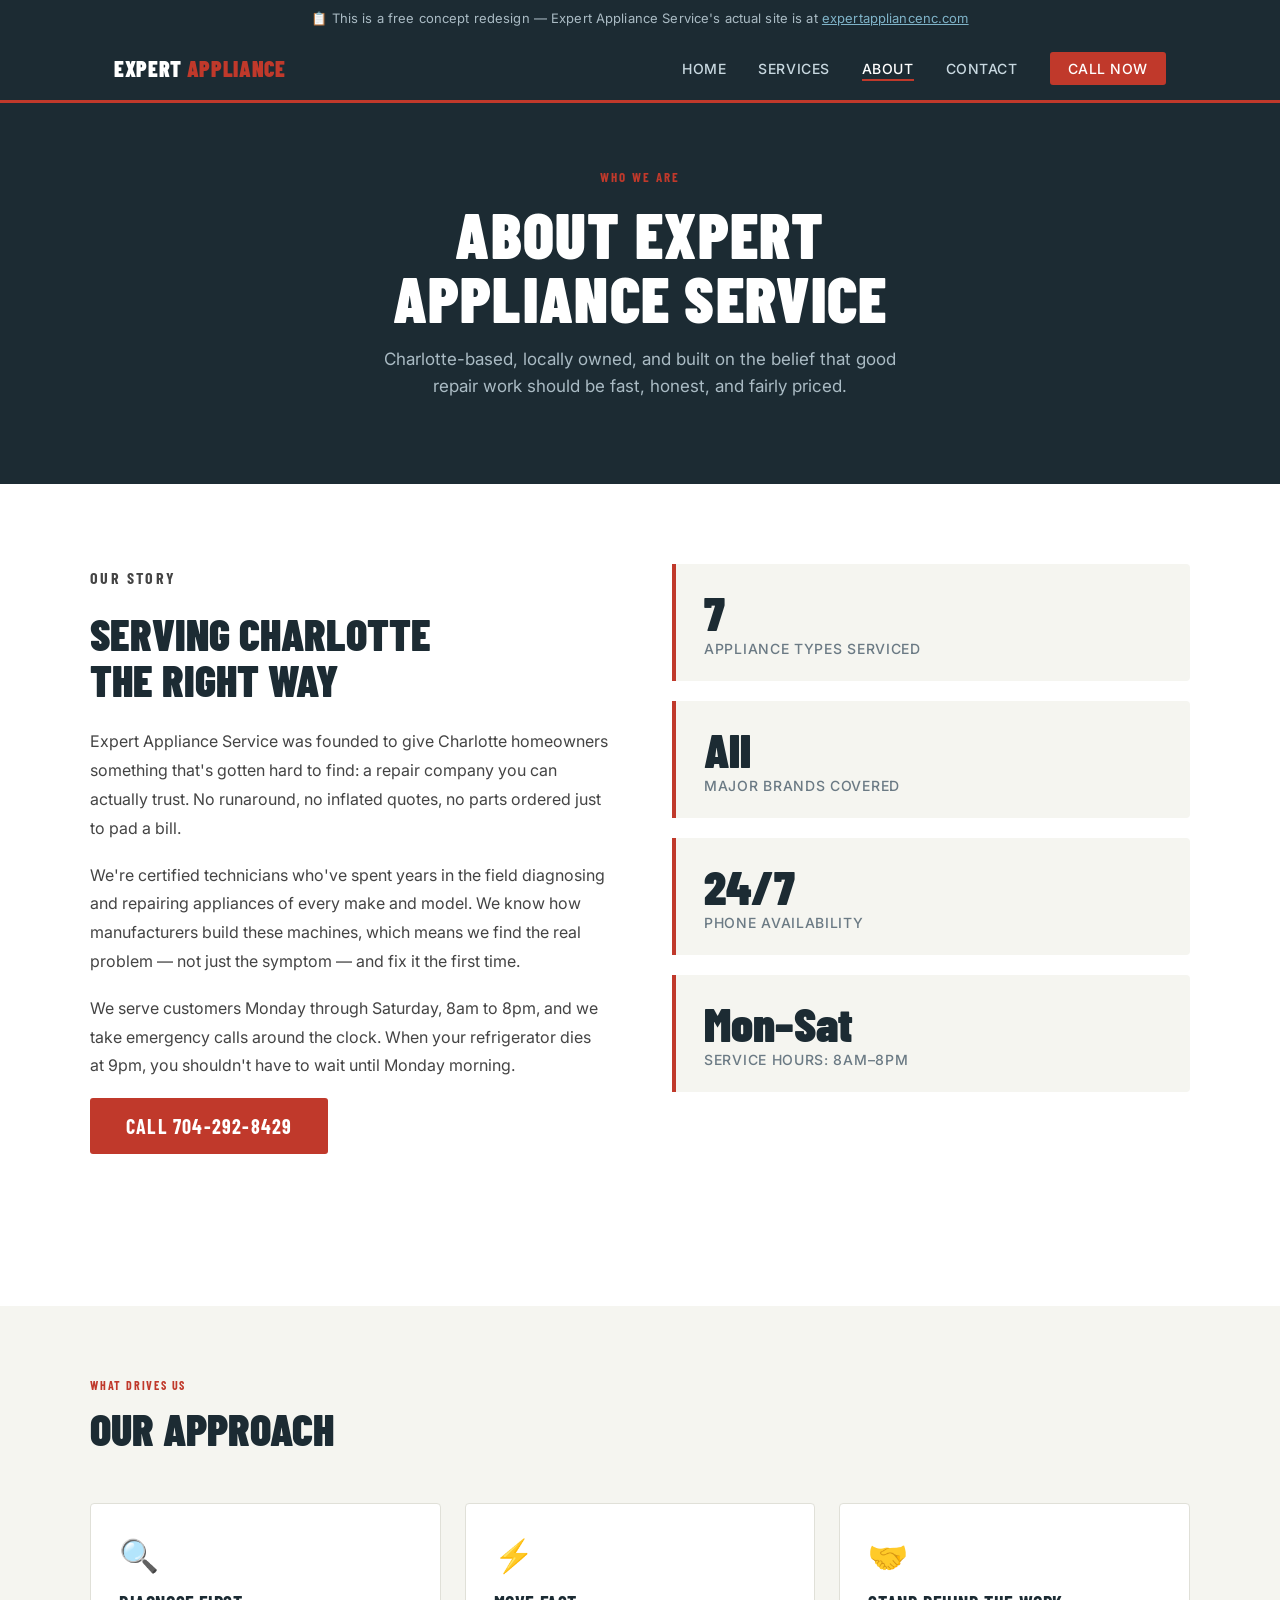
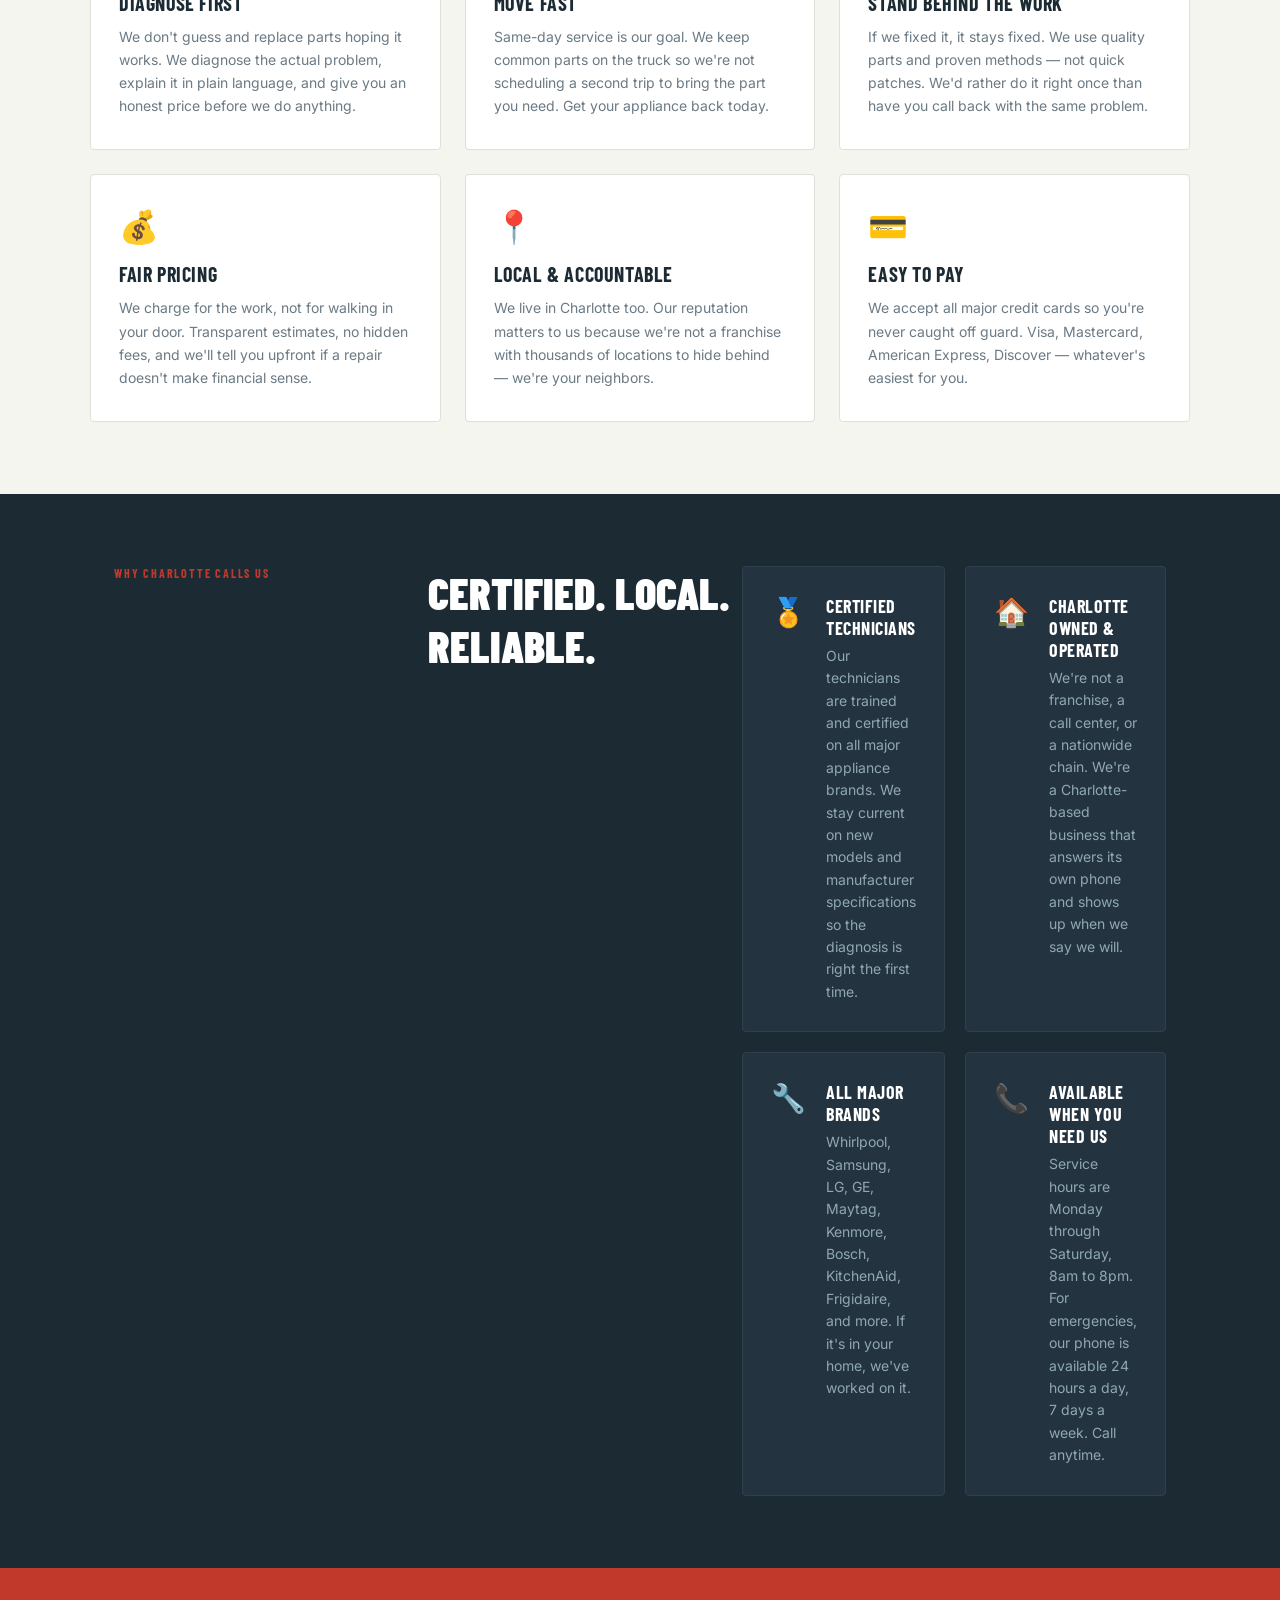
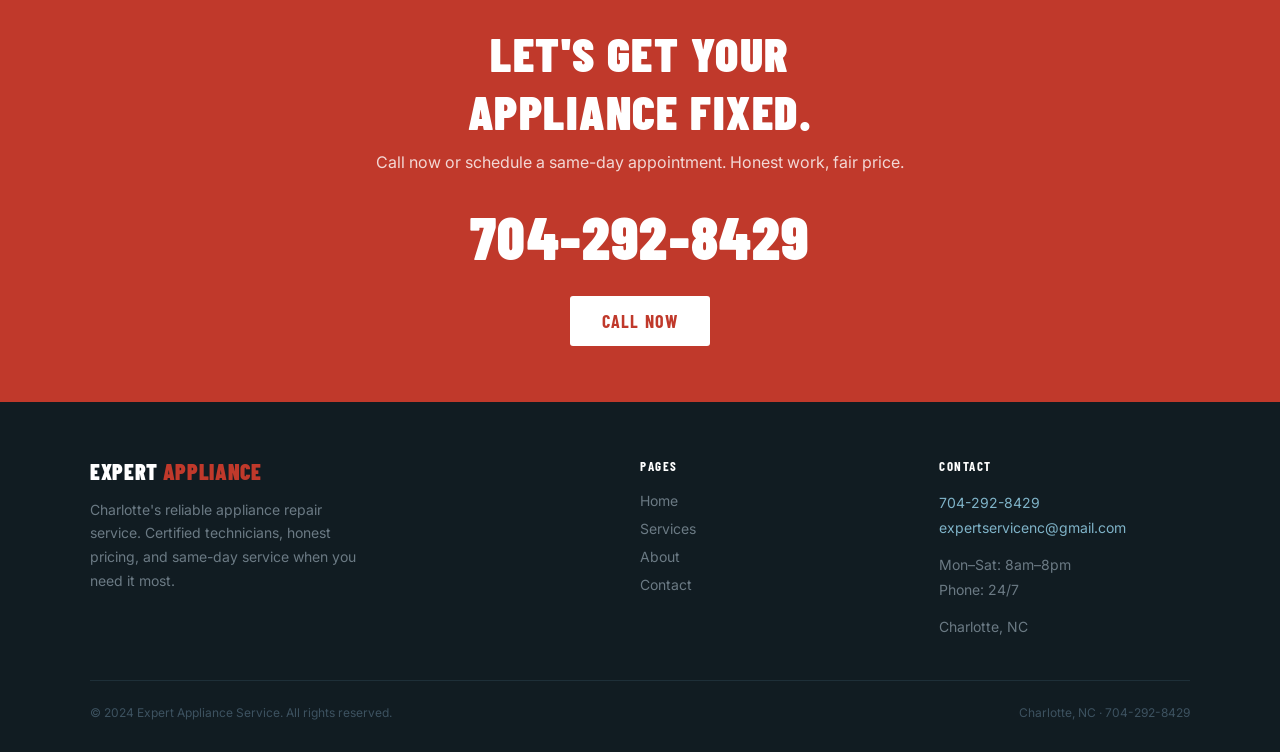
==== about.html @ e218d5a4 "feat: initial Expert Appliance concept site" ====
<!DOCTYPE html>
<html lang="en">
<head>
  <meta charset="UTF-8">
  <meta name="viewport" content="width=device-width, initial-scale=1.0">
  <title>About Us — Expert Appliance Service Charlotte NC</title>
  <meta name="description" content="Charlotte-based appliance repair company. Certified technicians, honest pricing, all major brands. Call 704-292-8429.">
  <link rel="preconnect" href="https://fonts.googleapis.com">
  <link rel="preconnect" href="https://fonts.gstatic.com" crossorigin>
  <link href="https://fonts.googleapis.com/css2?family=Barlow+Condensed:wght@700;900&family=Inter:wght@400;500&display=swap" rel="stylesheet">
  <link rel="stylesheet" href="css/styles.css">
</head>
<body>

  <div class="concept-banner">
    📋 This is a free concept redesign — Expert Appliance Service's actual site is at <a href="https://expertappliancenc.com" target="_blank" rel="noopener">expertappliancenc.com</a>
  </div>

  <nav>
    <div class="nav-inner">
      <a href="index.html" class="nav-logo">Expert <span>Appliance</span></a>
      <ul class="nav-links">
        <li><a href="index.html">Home</a></li>
        <li><a href="services.html">Services</a></li>
        <li><a href="about.html" class="active">About</a></li>
        <li><a href="contact.html">Contact</a></li>
        <li><a href="tel:7042928429" class="nav-cta">Call Now</a></li>
      </ul>
      <button class="hamburger" id="hamburger" aria-label="Open menu">
        <span></span><span></span><span></span>
      </button>
    </div>
    <div class="mobile-menu" id="mobileMenu">
      <ul>
        <li><a href="index.html">Home</a></li>
        <li><a href="services.html">Services</a></li>
        <li><a href="about.html" class="active">About</a></li>
        <li><a href="contact.html">Contact</a></li>
        <li><a href="tel:7042928429">📞 Call 704-292-8429</a></li>
      </ul>
    </div>
  </nav>

  <div class="page-hero">
    <p class="eyebrow">Who We Are</p>
    <h1>About Expert<br>Appliance Service</h1>
    <p>Charlotte-based, locally owned, and built on the belief that good repair work should be fast, honest, and fairly priced.</p>
  </div>

  <section class="about-section">
    <div class="about-inner">
      <div class="about-lead">
        <div class="about-lead-text">
          <p class="section-label">Our Story</p>
          <h2>Serving Charlotte<br>the Right Way</h2>
          <p>Expert Appliance Service was founded to give Charlotte homeowners something that's gotten hard to find: a repair company you can actually trust. No runaround, no inflated quotes, no parts ordered just to pad a bill.</p>
          <p>We're certified technicians who've spent years in the field diagnosing and repairing appliances of every make and model. We know how manufacturers build these machines, which means we find the real problem — not just the symptom — and fix it the first time.</p>
          <p>We serve customers Monday through Saturday, 8am to 8pm, and we take emergency calls around the clock. When your refrigerator dies at 9pm, you shouldn't have to wait until Monday morning.</p>
          <a href="tel:7042928429" class="btn-primary">Call 704-292-8429</a>
        </div>
        <div class="about-stats">
          <div class="stat-card">
            <div class="stat-num">7</div>
            <div class="stat-label">Appliance Types Serviced</div>
          </div>
          <div class="stat-card">
            <div class="stat-num">All</div>
            <div class="stat-label">Major Brands Covered</div>
          </div>
          <div class="stat-card">
            <div class="stat-num">24/7</div>
            <div class="stat-label">Phone Availability</div>
          </div>
          <div class="stat-card">
            <div class="stat-num">Mon–Sat</div>
            <div class="stat-label">Service Hours: 8am–8pm</div>
          </div>
        </div>
      </div>
    </div>
  </section>

  <section class="values-section">
    <div class="values-inner">
      <p class="section-label">What Drives Us</p>
      <h2>Our Approach</h2>
      <div class="values-grid">
        <div class="value-card">
          <div class="v-icon">🔍</div>
          <h3>Diagnose First</h3>
          <p>We don't guess and replace parts hoping it works. We diagnose the actual problem, explain it in plain language, and give you an honest price before we do anything.</p>
        </div>
        <div class="value-card">
          <div class="v-icon">⚡</div>
          <h3>Move Fast</h3>
          <p>Same-day service is our goal. We keep common parts on the truck so we're not scheduling a second trip to bring the part you need. Get your appliance back today.</p>
        </div>
        <div class="value-card">
          <div class="v-icon">🤝</div>
          <h3>Stand Behind the Work</h3>
          <p>If we fixed it, it stays fixed. We use quality parts and proven methods — not quick patches. We'd rather do it right once than have you call back with the same problem.</p>
        </div>
        <div class="value-card">
          <div class="v-icon">💰</div>
          <h3>Fair Pricing</h3>
          <p>We charge for the work, not for walking in your door. Transparent estimates, no hidden fees, and we'll tell you upfront if a repair doesn't make financial sense.</p>
        </div>
        <div class="value-card">
          <div class="v-icon">📍</div>
          <h3>Local &amp; Accountable</h3>
          <p>We live in Charlotte too. Our reputation matters to us because we're not a franchise with thousands of locations to hide behind — we're your neighbors.</p>
        </div>
        <div class="value-card">
          <div class="v-icon">💳</div>
          <h3>Easy to Pay</h3>
          <p>We accept all major credit cards so you're never caught off guard. Visa, Mastercard, American Express, Discover — whatever's easiest for you.</p>
        </div>
      </div>
    </div>
  </section>

  <section class="trust-section">
    <div class="trust-inner">
      <p class="section-label">Why Charlotte Calls Us</p>
      <h2>Certified. Local. Reliable.</h2>
      <div class="trust-grid">
        <div class="trust-card">
          <div class="t-icon">🏅</div>
          <div>
            <h3>Certified Technicians</h3>
            <p>Our technicians are trained and certified on all major appliance brands. We stay current on new models and manufacturer specifications so the diagnosis is right the first time.</p>
          </div>
        </div>
        <div class="trust-card">
          <div class="t-icon">🏠</div>
          <div>
            <h3>Charlotte Owned &amp; Operated</h3>
            <p>We're not a franchise, a call center, or a nationwide chain. We're a Charlotte-based business that answers its own phone and shows up when we say we will.</p>
          </div>
        </div>
        <div class="trust-card">
          <div class="t-icon">🔧</div>
          <div>
            <h3>All Major Brands</h3>
            <p>Whirlpool, Samsung, LG, GE, Maytag, Kenmore, Bosch, KitchenAid, Frigidaire, and more. If it's in your home, we've worked on it.</p>
          </div>
        </div>
        <div class="trust-card">
          <div class="t-icon">📞</div>
          <div>
            <h3>Available When You Need Us</h3>
            <p>Service hours are Monday through Saturday, 8am to 8pm. For emergencies, our phone is available 24 hours a day, 7 days a week. Call anytime.</p>
          </div>
        </div>
      </div>
    </div>
  </section>

  <div class="cta-strip">
    <h2>Let's Get Your<br>Appliance Fixed.</h2>
    <p>Call now or schedule a same-day appointment. Honest work, fair price.</p>
    <a href="tel:7042928429" class="phone-link">704-292-8429</a>
    <a href="tel:7042928429" class="btn-white">Call Now</a>
  </div>

  <footer>
    <div class="footer-inner">
      <div class="footer-grid">
        <div class="footer-brand">
          <a href="index.html" class="nav-logo">Expert <span>Appliance</span></a>
          <p>Charlotte's reliable appliance repair service. Certified technicians, honest pricing, and same-day service when you need it most.</p>
        </div>
        <div>
          <h4>Pages</h4>
          <ul>
            <li><a href="index.html">Home</a></li>
            <li><a href="services.html">Services</a></li>
            <li><a href="about.html">About</a></li>
            <li><a href="contact.html">Contact</a></li>
          </ul>
        </div>
        <div class="footer-info">
          <h4>Contact</h4>
          <p><a href="tel:7042928429">704-292-8429</a></p>
          <p><a href="mailto:expertservicenc@gmail.com">expertservicenc@gmail.com</a></p>
          <p style="margin-top:12px;">Mon–Sat: 8am–8pm<br>Phone: 24/7</p>
          <p style="margin-top:12px;">Charlotte, NC</p>
        </div>
      </div>
      <hr class="footer-divider">
      <div class="footer-bottom">
        <span>© 2024 Expert Appliance Service. All rights reserved.</span>
        <span>Charlotte, NC · <a href="tel:7042928429">704-292-8429</a></span>
      </div>
    </div>
  </footer>

  <script src="main.js"></script>
</body>
</html>
---- css/styles.css ----
/* ── RESET & VARIABLES ── */
*, *::before, *::after { box-sizing: border-box; margin: 0; padding: 0; }

:root {
  --charcoal: #1c2b33;
  --charcoal-light: #243340;
  --red: #c0392b;
  --red-dark: #a93226;
  --offwhite: #f5f5f0;
  --text: #222;
  --muted: #6b7a84;
}

html { scroll-behavior: smooth; }

body {
  font-family: 'Inter', sans-serif;
  font-size: 16px;
  color: var(--text);
  background: #fff;
}

/* ── CONCEPT BANNER ── */
.concept-banner {
  background: var(--charcoal);
  color: #aabbc4;
  text-align: center;
  padding: 10px 20px;
  font-size: 13px;
  letter-spacing: 0.01em;
}
.concept-banner a { color: #7fb3c8; text-decoration: underline; }

/* ── NAV ── */
nav {
  background: var(--charcoal);
  position: sticky;
  top: 0;
  z-index: 100;
  border-bottom: 3px solid var(--red);
}
.nav-inner {
  max-width: 1100px;
  margin: 0 auto;
  padding: 0 24px;
  display: flex;
  align-items: center;
  justify-content: space-between;
  height: 64px;
}
.nav-logo {
  font-family: 'Barlow Condensed', sans-serif;
  font-weight: 900;
  font-size: 22px;
  color: #fff;
  text-decoration: none;
  letter-spacing: 0.03em;
  text-transform: uppercase;
}
.nav-logo span { color: var(--red); }
.nav-links { display: flex; gap: 32px; list-style: none; }
.nav-links a {
  color: #c8d8e0;
  text-decoration: none;
  font-size: 14px;
  font-weight: 500;
  letter-spacing: 0.04em;
  text-transform: uppercase;
  transition: color 0.15s;
  padding-bottom: 2px;
  border-bottom: 2px solid transparent;
}
.nav-links a:hover { color: #fff; }
.nav-links a.active { color: #fff; border-bottom-color: var(--red); }
.nav-cta {
  background: var(--red);
  color: #fff !important;
  padding: 8px 18px !important;
  border-radius: 3px;
  border-bottom: none !important;
  transition: background 0.15s !important;
}
.nav-cta:hover { background: var(--red-dark) !important; color: #fff !important; }

.hamburger {
  display: none;
  flex-direction: column;
  gap: 5px;
  cursor: pointer;
  padding: 4px;
  background: none;
  border: none;
}
.hamburger span {
  display: block;
  width: 26px;
  height: 2px;
  background: #fff;
  transition: all 0.25s;
}
.mobile-menu {
  display: none;
  background: var(--charcoal-light);
  border-top: 1px solid #2e404c;
}
.mobile-menu.open { display: block; }
.mobile-menu ul { list-style: none; padding: 12px 0; }
.mobile-menu ul li a {
  display: block;
  padding: 14px 24px;
  color: #c8d8e0;
  text-decoration: none;
  font-size: 15px;
  font-weight: 500;
  letter-spacing: 0.03em;
  text-transform: uppercase;
  border-bottom: 1px solid #2e404c;
}
.mobile-menu ul li:last-child a { border-bottom: none; }
.mobile-menu ul li a.active { color: #fff; }
.mobile-menu ul li a:hover { background: #2e404c; color: #fff; }

/* ── SHARED SECTION UTILITIES ── */
section { padding: 72px 24px; }
.section-inner { max-width: 1100px; margin: 0 auto; }
.section-label {
  font-family: 'Barlow Condensed', sans-serif;
  font-weight: 700;
  font-size: 12px;
  letter-spacing: 0.15em;
  text-transform: uppercase;
  color: var(--red);
  margin-bottom: 10px;
}
.section-title {
  font-family: 'Barlow Condensed', sans-serif;
  font-weight: 900;
  font-size: clamp(30px, 4vw, 46px);
  text-transform: uppercase;
  color: var(--charcoal);
  line-height: 1.05;
  margin-bottom: 16px;
}
.section-sub {
  font-size: 16px;
  color: var(--muted);
  line-height: 1.6;
  margin-bottom: 48px;
  max-width: 560px;
}

/* ── BUTTONS ── */
.btn-primary {
  display: inline-block;
  background: var(--red);
  color: #fff;
  font-family: 'Barlow Condensed', sans-serif;
  font-weight: 700;
  font-size: 20px;
  letter-spacing: 0.06em;
  text-transform: uppercase;
  padding: 16px 36px;
  text-decoration: none;
  border-radius: 3px;
  transition: background 0.15s, transform 0.1s;
}
.btn-primary:hover { background: var(--red-dark); transform: translateY(-1px); }

.btn-white {
  display: inline-block;
  background: #fff;
  color: var(--red);
  font-family: 'Barlow Condensed', sans-serif;
  font-weight: 700;
  font-size: 18px;
  letter-spacing: 0.06em;
  text-transform: uppercase;
  padding: 14px 32px;
  text-decoration: none;
  border-radius: 3px;
  transition: background 0.15s, transform 0.1s;
}
.btn-white:hover { background: var(--offwhite); transform: translateY(-1px); }

/* ── CTA STRIP ── */
.cta-strip {
  background: var(--red);
  padding: 56px 24px;
  text-align: center;
}
.cta-strip h2 {
  font-family: 'Barlow Condensed', sans-serif;
  font-weight: 900;
  font-size: clamp(28px, 4vw, 48px);
  text-transform: uppercase;
  color: #fff;
  letter-spacing: 0.03em;
  margin-bottom: 12px;
}
.cta-strip p { color: rgba(255,255,255,0.8); font-size: 16px; margin-bottom: 28px; }
.cta-strip a.phone-link {
  font-family: 'Barlow Condensed', sans-serif;
  font-weight: 900;
  font-size: clamp(36px, 5vw, 60px);
  color: #fff;
  text-decoration: none;
  display: block;
  letter-spacing: 0.02em;
  margin-bottom: 24px;
  transition: opacity 0.15s;
}
.cta-strip a.phone-link:hover { opacity: 0.85; }

/* ── FOOTER ── */
footer {
  background: #111c22;
  color: #8fa8b4;
  padding: 56px 24px 32px;
}
.footer-inner { max-width: 1100px; margin: 0 auto; }
.footer-grid {
  display: grid;
  grid-template-columns: 2fr 1fr 1fr;
  gap: 48px;
  margin-bottom: 40px;
}
.footer-brand .nav-logo { display: inline-block; margin-bottom: 14px; }
.footer-brand p { font-size: 14px; line-height: 1.7; color: #6b7a84; max-width: 280px; }
footer h4 {
  font-family: 'Barlow Condensed', sans-serif;
  font-weight: 700;
  font-size: 13px;
  letter-spacing: 0.12em;
  text-transform: uppercase;
  color: #fff;
  margin-bottom: 16px;
}
footer ul { list-style: none; }
footer ul li { margin-bottom: 8px; }
footer ul li a { color: #6b7a84; text-decoration: none; font-size: 14px; transition: color 0.15s; }
footer ul li a:hover { color: #c8d8e0; }
.footer-info p { font-size: 14px; line-height: 1.8; color: #6b7a84; }
.footer-info a { color: #7fb3c8; text-decoration: none; }
.footer-divider { border: none; border-top: 1px solid #1e2f38; margin-bottom: 24px; }
.footer-bottom {
  display: flex;
  justify-content: space-between;
  align-items: center;
  font-size: 12px;
  color: #3d5260;
}
.footer-bottom a { color: #3d5260; text-decoration: none; }

/* ── PAGE HERO (services, about, contact) ── */
.page-hero {
  background: var(--charcoal);
  padding: 64px 24px 56px;
  text-align: center;
}
.page-hero .eyebrow {
  font-family: 'Barlow Condensed', sans-serif;
  font-weight: 700;
  font-size: 13px;
  letter-spacing: 0.15em;
  text-transform: uppercase;
  color: var(--red);
  margin-bottom: 14px;
}
.page-hero h1 {
  font-family: 'Barlow Condensed', sans-serif;
  font-weight: 900;
  font-size: clamp(38px, 5vw, 64px);
  text-transform: uppercase;
  color: #fff;
  letter-spacing: 0.02em;
  line-height: 1.0;
  margin-bottom: 16px;
}
.page-hero p {
  font-size: 17px;
  color: #aabbc4;
  max-width: 560px;
  margin: 0 auto 28px;
  line-height: 1.6;
}

/* ─────────────────────────────────────────
   INDEX PAGE
───────────────────────────────────────── */
.hero {
  background: var(--charcoal);
  padding: 80px 24px;
}
.hero-inner {
  max-width: 1100px;
  margin: 0 auto;
  display: flex;
  align-items: center;
  justify-content: space-between;
  gap: 48px;
}
.hero-content { flex: 1; }
.hero-eyebrow {
  font-family: 'Barlow Condensed', sans-serif;
  font-weight: 700;
  font-size: 13px;
  letter-spacing: 0.15em;
  text-transform: uppercase;
  color: var(--red);
  margin-bottom: 16px;
}
.hero h1 {
  font-family: 'Barlow Condensed', sans-serif;
  font-weight: 900;
  font-size: clamp(40px, 5vw, 64px);
  line-height: 1.0;
  color: #fff;
  text-transform: uppercase;
  letter-spacing: 0.02em;
  margin-bottom: 20px;
}
.hero h1 span { color: var(--red); }
.hero-sub {
  font-size: 17px;
  color: #aabbc4;
  line-height: 1.6;
  margin-bottom: 36px;
  max-width: 480px;
}
.hero-phone {
  font-family: 'Barlow Condensed', sans-serif;
  font-weight: 900;
  font-size: clamp(56px, 8vw, 120px);
  color: var(--red);
  line-height: 1;
  white-space: nowrap;
  text-decoration: none;
  letter-spacing: -0.01em;
  display: block;
  transition: color 0.15s;
}
.hero-phone:hover { color: #e04535; }
.hero-phone-label {
  font-family: 'Inter', sans-serif;
  font-size: 12px;
  font-weight: 500;
  color: #6b7a84;
  letter-spacing: 0.1em;
  text-transform: uppercase;
  margin-bottom: 8px;
}

.trust-bar {
  background: var(--offwhite);
  border-bottom: 3px solid #e0e0d8;
}
.trust-inner {
  max-width: 1100px;
  margin: 0 auto;
  padding: 0 24px;
  display: grid;
  grid-template-columns: repeat(3, 1fr);
}
.trust-item {
  display: flex;
  align-items: center;
  gap: 12px;
  padding: 22px 24px;
  font-weight: 500;
  font-size: 15px;
  color: var(--charcoal);
  border-right: 1px solid #deded4;
}
.trust-item:last-child { border-right: none; }
.trust-item .icon { font-size: 22px; }

.services-grid {
  display: grid;
  grid-template-columns: repeat(auto-fill, minmax(280px, 1fr));
  gap: 20px;
}
.service-card {
  background: var(--offwhite);
  border: 1px solid #e0e0d8;
  border-top: 4px solid transparent;
  border-radius: 4px;
  padding: 28px 24px;
  transition: transform 0.15s, border-top-color 0.15s, box-shadow 0.15s;
  cursor: default;
}
.service-card:hover {
  transform: translateY(-3px);
  border-top-color: var(--red);
  box-shadow: 0 6px 20px rgba(0,0,0,0.09);
}
.service-card .card-icon { font-size: 32px; margin-bottom: 14px; }
.service-card h3 {
  font-family: 'Barlow Condensed', sans-serif;
  font-weight: 700;
  font-size: 20px;
  text-transform: uppercase;
  color: var(--charcoal);
  letter-spacing: 0.03em;
  margin-bottom: 8px;
}
.service-card p { font-size: 14px; color: var(--muted); line-height: 1.55; }

.why-us { background: var(--charcoal); }
.why-grid {
  display: grid;
  grid-template-columns: repeat(3, 1fr);
  gap: 32px;
}
.why-item { text-align: center; padding: 16px; }
.why-item .why-icon { font-size: 36px; margin-bottom: 16px; }
.why-item h3 {
  font-family: 'Barlow Condensed', sans-serif;
  font-weight: 700;
  font-size: 22px;
  text-transform: uppercase;
  color: #fff;
  letter-spacing: 0.03em;
  margin-bottom: 10px;
}
.why-item p { font-size: 15px; color: #8fa8b4; line-height: 1.6; }

/* ─────────────────────────────────────────
   SERVICES PAGE
───────────────────────────────────────── */
.services-detail { padding: 72px 24px; }
.services-detail .inner { max-width: 1100px; margin: 0 auto; }

.service-block {
  display: grid;
  grid-template-columns: 1fr 2fr;
  gap: 40px;
  padding: 48px 0;
  border-bottom: 1px solid #e0e0d8;
  align-items: start;
}
.service-block:last-child { border-bottom: none; }
.service-block-left { position: sticky; top: 88px; }
.service-block-icon { font-size: 48px; margin-bottom: 16px; }
.service-block-left h2 {
  font-family: 'Barlow Condensed', sans-serif;
  font-weight: 900;
  font-size: 32px;
  text-transform: uppercase;
  color: var(--charcoal);
  letter-spacing: 0.03em;
  line-height: 1.05;
  margin-bottom: 12px;
}
.service-block-left .call-link {
  display: inline-block;
  background: var(--red);
  color: #fff;
  font-family: 'Barlow Condensed', sans-serif;
  font-weight: 700;
  font-size: 15px;
  letter-spacing: 0.06em;
  text-transform: uppercase;
  padding: 10px 20px;
  text-decoration: none;
  border-radius: 3px;
  margin-top: 16px;
  transition: background 0.15s;
}
.service-block-left .call-link:hover { background: var(--red-dark); }
.service-block-right p {
  font-size: 16px;
  line-height: 1.75;
  color: #444;
  margin-bottom: 20px;
}
.service-block-right h3 {
  font-family: 'Barlow Condensed', sans-serif;
  font-weight: 700;
  font-size: 14px;
  letter-spacing: 0.1em;
  text-transform: uppercase;
  color: var(--muted);
  margin-bottom: 12px;
  margin-top: 24px;
}
.symptom-list {
  list-style: none;
  display: grid;
  grid-template-columns: repeat(2, 1fr);
  gap: 8px 24px;
}
.symptom-list li {
  font-size: 14px;
  color: #555;
  padding-left: 20px;
  position: relative;
  line-height: 1.5;
}
.symptom-list li::before {
  content: '→';
  position: absolute;
  left: 0;
  color: var(--red);
  font-size: 12px;
}

/* ─────────────────────────────────────────
   ABOUT PAGE
───────────────────────────────────────── */
.about-section { padding: 80px 24px; }
.about-inner { max-width: 1100px; margin: 0 auto; }

.about-lead {
  display: grid;
  grid-template-columns: 1fr 1fr;
  gap: 64px;
  align-items: start;
  margin-bottom: 72px;
}
.about-lead-text h2 {
  font-family: 'Barlow Condensed', sans-serif;
  font-weight: 900;
  font-size: clamp(28px, 3.5vw, 44px);
  text-transform: uppercase;
  color: var(--charcoal);
  line-height: 1.05;
  margin-bottom: 24px;
}
.about-lead-text p {
  font-size: 16px;
  line-height: 1.8;
  color: #444;
  margin-bottom: 18px;
}
.about-stats { display: flex; flex-direction: column; gap: 20px; }
.stat-card {
  background: var(--offwhite);
  border-left: 4px solid var(--red);
  padding: 24px 28px;
  border-radius: 0 4px 4px 0;
}
.stat-card .stat-num {
  font-family: 'Barlow Condensed', sans-serif;
  font-weight: 900;
  font-size: 48px;
  color: var(--charcoal);
  line-height: 1;
  margin-bottom: 4px;
}
.stat-card .stat-label {
  font-size: 14px;
  font-weight: 500;
  color: var(--muted);
  text-transform: uppercase;
  letter-spacing: 0.05em;
}

.values-section { background: var(--offwhite); padding: 72px 24px; }
.values-inner { max-width: 1100px; margin: 0 auto; }
.values-inner h2 {
  font-family: 'Barlow Condensed', sans-serif;
  font-weight: 900;
  font-size: clamp(28px, 3.5vw, 44px);
  text-transform: uppercase;
  color: var(--charcoal);
  margin-bottom: 48px;
}
.values-grid { display: grid; grid-template-columns: repeat(3, 1fr); gap: 24px; }
.value-card { background: #fff; border: 1px solid #e0e0d8; padding: 32px 28px; border-radius: 4px; }
.value-card .v-icon { font-size: 32px; margin-bottom: 16px; }
.value-card h3 {
  font-family: 'Barlow Condensed', sans-serif;
  font-weight: 700;
  font-size: 20px;
  text-transform: uppercase;
  color: var(--charcoal);
  letter-spacing: 0.03em;
  margin-bottom: 10px;
}
.value-card p { font-size: 14px; color: var(--muted); line-height: 1.65; }

.trust-section { padding: 72px 24px; background: var(--charcoal); }
.trust-section .trust-inner { max-width: 1100px; margin: 0 auto; }
.trust-section h2 {
  font-family: 'Barlow Condensed', sans-serif;
  font-weight: 900;
  font-size: clamp(28px, 3.5vw, 44px);
  text-transform: uppercase;
  color: #fff;
  margin-bottom: 48px;
}
.trust-grid { display: grid; grid-template-columns: repeat(2, 1fr); gap: 20px; }
.trust-card {
  background: var(--charcoal-light);
  border: 1px solid #2e404c;
  padding: 28px;
  border-radius: 4px;
  display: flex;
  gap: 20px;
  align-items: flex-start;
}
.trust-card .t-icon { font-size: 28px; flex-shrink: 0; }
.trust-card h3 {
  font-family: 'Barlow Condensed', sans-serif;
  font-weight: 700;
  font-size: 18px;
  text-transform: uppercase;
  color: #fff;
  letter-spacing: 0.03em;
  margin-bottom: 6px;
}
.trust-card p { font-size: 14px; color: #8fa8b4; line-height: 1.6; }

/* ─────────────────────────────────────────
   CONTACT PAGE
───────────────────────────────────────── */
.phone-hero {
  background: var(--charcoal);
  padding: 72px 24px 64px;
  text-align: center;
}
.phone-hero .eyebrow {
  font-family: 'Barlow Condensed', sans-serif;
  font-weight: 700;
  font-size: 13px;
  letter-spacing: 0.15em;
  text-transform: uppercase;
  color: var(--red);
  margin-bottom: 14px;
}
.phone-hero h1 {
  font-family: 'Barlow Condensed', sans-serif;
  font-weight: 900;
  font-size: clamp(32px, 4vw, 52px);
  text-transform: uppercase;
  color: #fff;
  letter-spacing: 0.02em;
  line-height: 1.05;
  margin-bottom: 32px;
}
.phone-hero .big-phone {
  font-family: 'Barlow Condensed', sans-serif;
  font-weight: 900;
  font-size: clamp(52px, 10vw, 100px);
  color: var(--red);
  text-decoration: none;
  letter-spacing: -0.01em;
  line-height: 1;
  display: inline-block;
  margin-bottom: 24px;
  transition: color 0.15s;
}
.phone-hero .big-phone:hover { color: #e04535; }
.phone-hero .sub { font-size: 16px; color: #8fa8b4; margin-bottom: 32px; }

.hours-band {
  background: var(--offwhite);
  border-bottom: 3px solid #e0e0d8;
  padding: 32px 24px;
}
.hours-inner {
  max-width: 1100px;
  margin: 0 auto;
  display: grid;
  grid-template-columns: repeat(3, 1fr);
}
.hours-item {
  text-align: center;
  padding: 12px 24px;
  border-right: 1px solid #deded4;
}
.hours-item:last-child { border-right: none; }
.hours-item .h-label {
  font-family: 'Barlow Condensed', sans-serif;
  font-weight: 700;
  font-size: 11px;
  letter-spacing: 0.12em;
  text-transform: uppercase;
  color: var(--muted);
  margin-bottom: 6px;
}
.hours-item .h-value {
  font-family: 'Barlow Condensed', sans-serif;
  font-weight: 700;
  font-size: 22px;
  color: var(--charcoal);
  letter-spacing: 0.02em;
}

.contact-body { padding: 72px 24px; }
.contact-inner {
  max-width: 1100px;
  margin: 0 auto;
  display: grid;
  grid-template-columns: 1fr 1fr;
  gap: 64px;
  align-items: start;
}
.contact-info h2 {
  font-family: 'Barlow Condensed', sans-serif;
  font-weight: 900;
  font-size: clamp(28px, 3vw, 40px);
  text-transform: uppercase;
  color: var(--charcoal);
  margin-bottom: 24px;
}
.contact-info > p {
  font-size: 15px;
  line-height: 1.75;
  color: #555;
  margin-bottom: 32px;
}
.info-block { margin-bottom: 28px; }
.info-block h3 {
  font-family: 'Barlow Condensed', sans-serif;
  font-weight: 700;
  font-size: 13px;
  letter-spacing: 0.1em;
  text-transform: uppercase;
  color: var(--muted);
  margin-bottom: 8px;
}
.info-block a {
  color: var(--charcoal);
  text-decoration: none;
  font-size: 20px;
  font-family: 'Barlow Condensed', sans-serif;
  font-weight: 700;
  letter-spacing: 0.02em;
  transition: color 0.15s;
}
.info-block a:hover { color: var(--red); }
.info-block p { font-size: 15px; color: #555; }

.map-placeholder {
  background: var(--offwhite);
  border: 2px dashed #ccc;
  border-radius: 6px;
  padding: 48px 24px;
  text-align: center;
  margin-top: 28px;
}
.map-placeholder .map-icon { font-size: 40px; margin-bottom: 12px; }
.map-placeholder h3 {
  font-family: 'Barlow Condensed', sans-serif;
  font-weight: 700;
  font-size: 20px;
  text-transform: uppercase;
  color: var(--charcoal);
  margin-bottom: 6px;
}
.map-placeholder p { font-size: 14px; color: var(--muted); }

.contact-form-wrap h2 {
  font-family: 'Barlow Condensed', sans-serif;
  font-weight: 900;
  font-size: clamp(28px, 3vw, 40px);
  text-transform: uppercase;
  color: var(--charcoal);
  margin-bottom: 8px;
}
.form-note {
  font-size: 13px;
  color: var(--muted);
  margin-bottom: 28px;
  line-height: 1.5;
}
.form-note a { color: var(--red); text-decoration: none; font-weight: 500; }
.form-group { margin-bottom: 20px; }
.form-group label {
  display: block;
  font-size: 12px;
  font-weight: 500;
  letter-spacing: 0.08em;
  text-transform: uppercase;
  color: var(--charcoal);
  margin-bottom: 6px;
}
.form-group input,
.form-group select,
.form-group textarea {
  width: 100%;
  padding: 12px 14px;
  border: 2px solid #deded4;
  border-radius: 3px;
  font-family: 'Inter', sans-serif;
  font-size: 15px;
  color: var(--text);
  background: #fff;
  transition: border-color 0.15s;
  outline: none;
}
.form-group input:focus,
.form-group select:focus,
.form-group textarea:focus { border-color: var(--charcoal); }
.form-group textarea { resize: vertical; min-height: 120px; }
.form-group select {
  appearance: none;
  background-image: url("data:image/svg+xml,%3Csvg xmlns='http://www.w3.org/2000/svg' width='12' height='8' viewBox='0 0 12 8'%3E%3Cpath fill='%236b7a84' d='M6 8L0 0h12z'/%3E%3C/svg%3E");
  background-repeat: no-repeat;
  background-position: right 14px center;
  cursor: pointer;
}
.form-row { display: grid; grid-template-columns: 1fr 1fr; gap: 16px; }
.btn-submit {
  display: block;
  width: 100%;
  background: var(--red);
  color: #fff;
  font-family: 'Barlow Condensed', sans-serif;
  font-weight: 700;
  font-size: 20px;
  letter-spacing: 0.06em;
  text-transform: uppercase;
  padding: 16px 24px;
  border: none;
  border-radius: 3px;
  cursor: pointer;
  transition: background 0.15s, transform 0.1s;
  margin-top: 8px;
}
.btn-submit:hover { background: var(--red-dark); transform: translateY(-1px); }
.form-disclaimer { font-size: 12px; color: var(--muted); text-align: center; margin-top: 10px; line-height: 1.5; }

/* ─────────────────────────────────────────
   RESPONSIVE
───────────────────────────────────────── */
@media (max-width: 768px) {
  /* Nav */
  .nav-links { display: none; }
  .hamburger { display: flex; }

  /* Index hero */
  .hero-inner { flex-direction: column; gap: 32px; }
  .hero-phone-wrap { order: -1; text-align: center; }
  .hero-phone { font-size: 64px; }

  /* Trust bar */
  .trust-inner { grid-template-columns: 1fr; }
  .trust-item { border-right: none; border-bottom: 1px solid #deded4; }
  .trust-item:last-child { border-bottom: none; }

  /* Why us */
  .why-grid { grid-template-columns: 1fr; }

  /* Services page */
  .service-block { grid-template-columns: 1fr; }
  .service-block-left { position: static; }
  .symptom-list { grid-template-columns: 1fr; }

  /* About page */
  .about-lead { grid-template-columns: 1fr; gap: 40px; }
  .values-grid { grid-template-columns: 1fr; }
  .trust-grid { grid-template-columns: 1fr; }

  /* Contact page */
  .hours-inner { grid-template-columns: 1fr; }
  .hours-item { border-right: none; border-bottom: 1px solid #deded4; padding: 16px 24px; }
  .hours-item:last-child { border-bottom: none; }
  .contact-inner { grid-template-columns: 1fr; gap: 40px; }
  .form-row { grid-template-columns: 1fr; }

  /* Footer */
  .footer-grid { grid-template-columns: 1fr; gap: 32px; }
  .footer-bottom { flex-direction: column; gap: 8px; text-align: center; }

  section { padding: 52px 24px; }
}
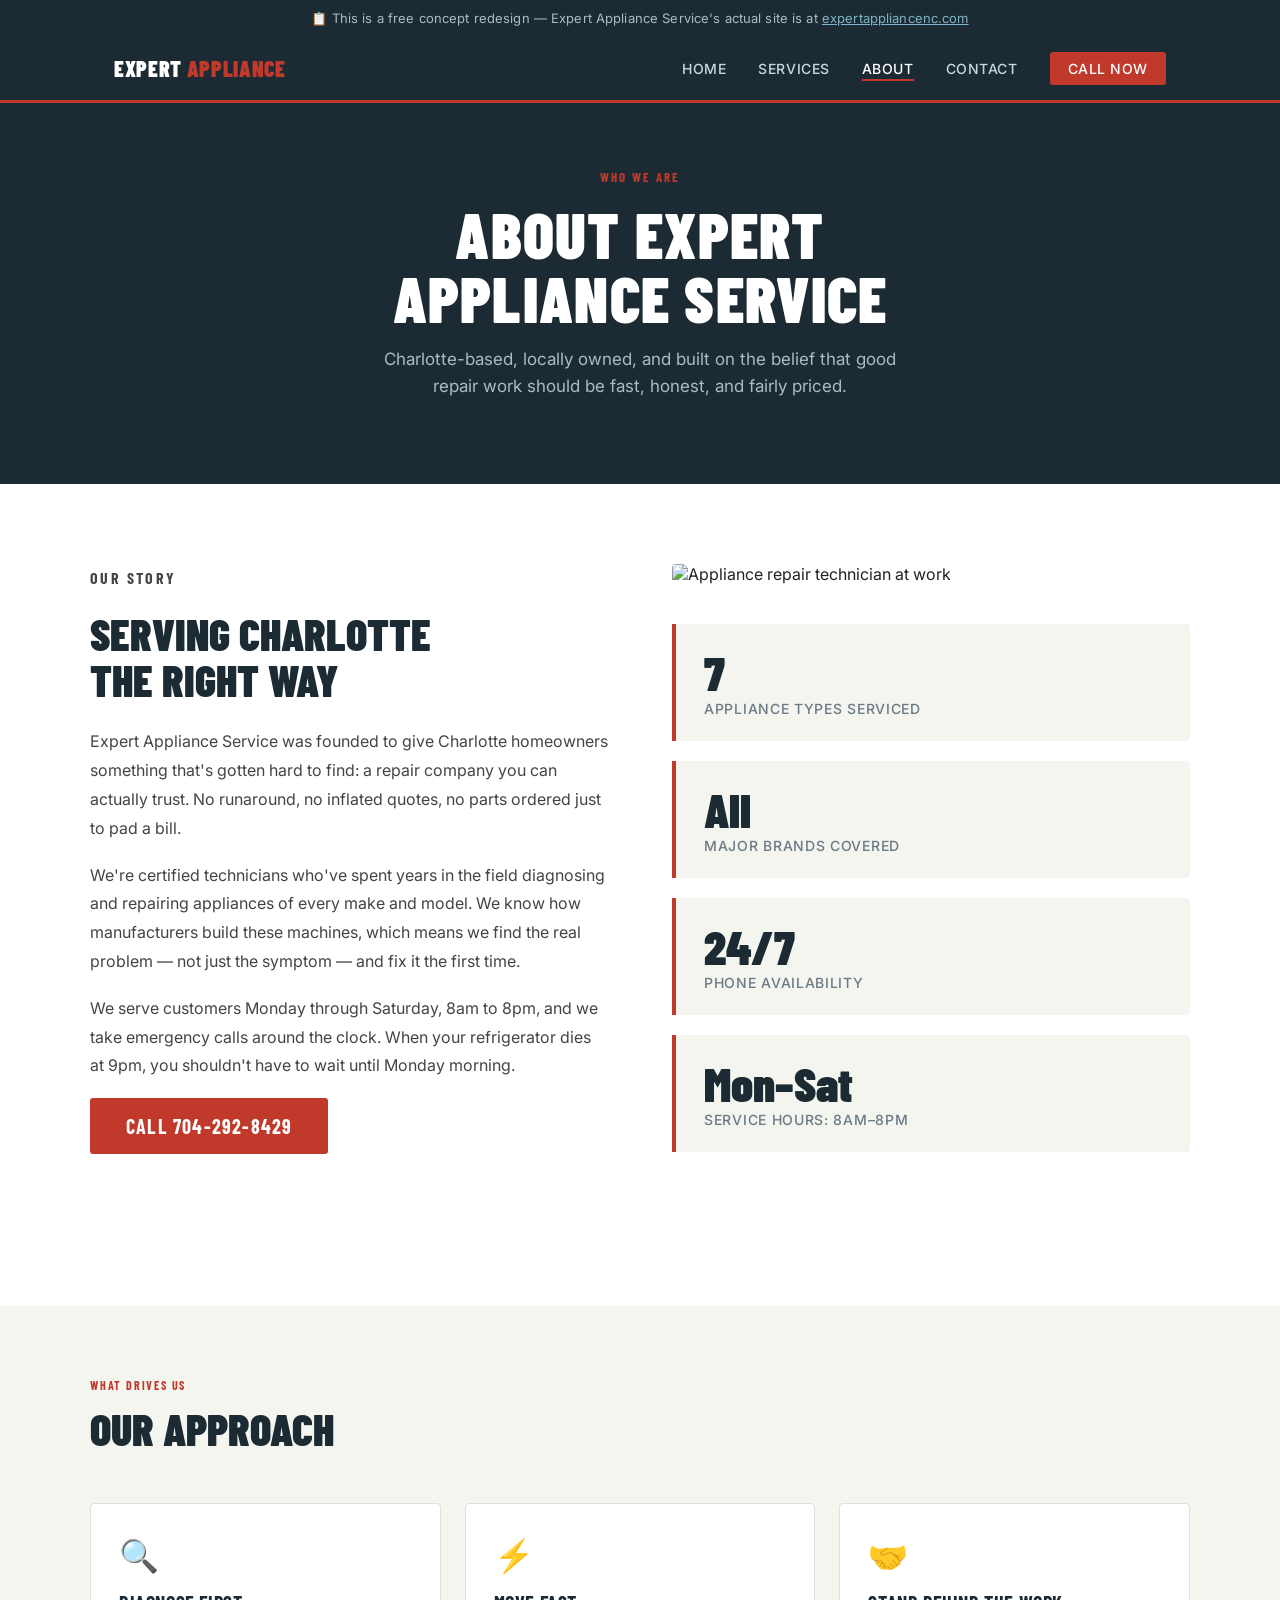
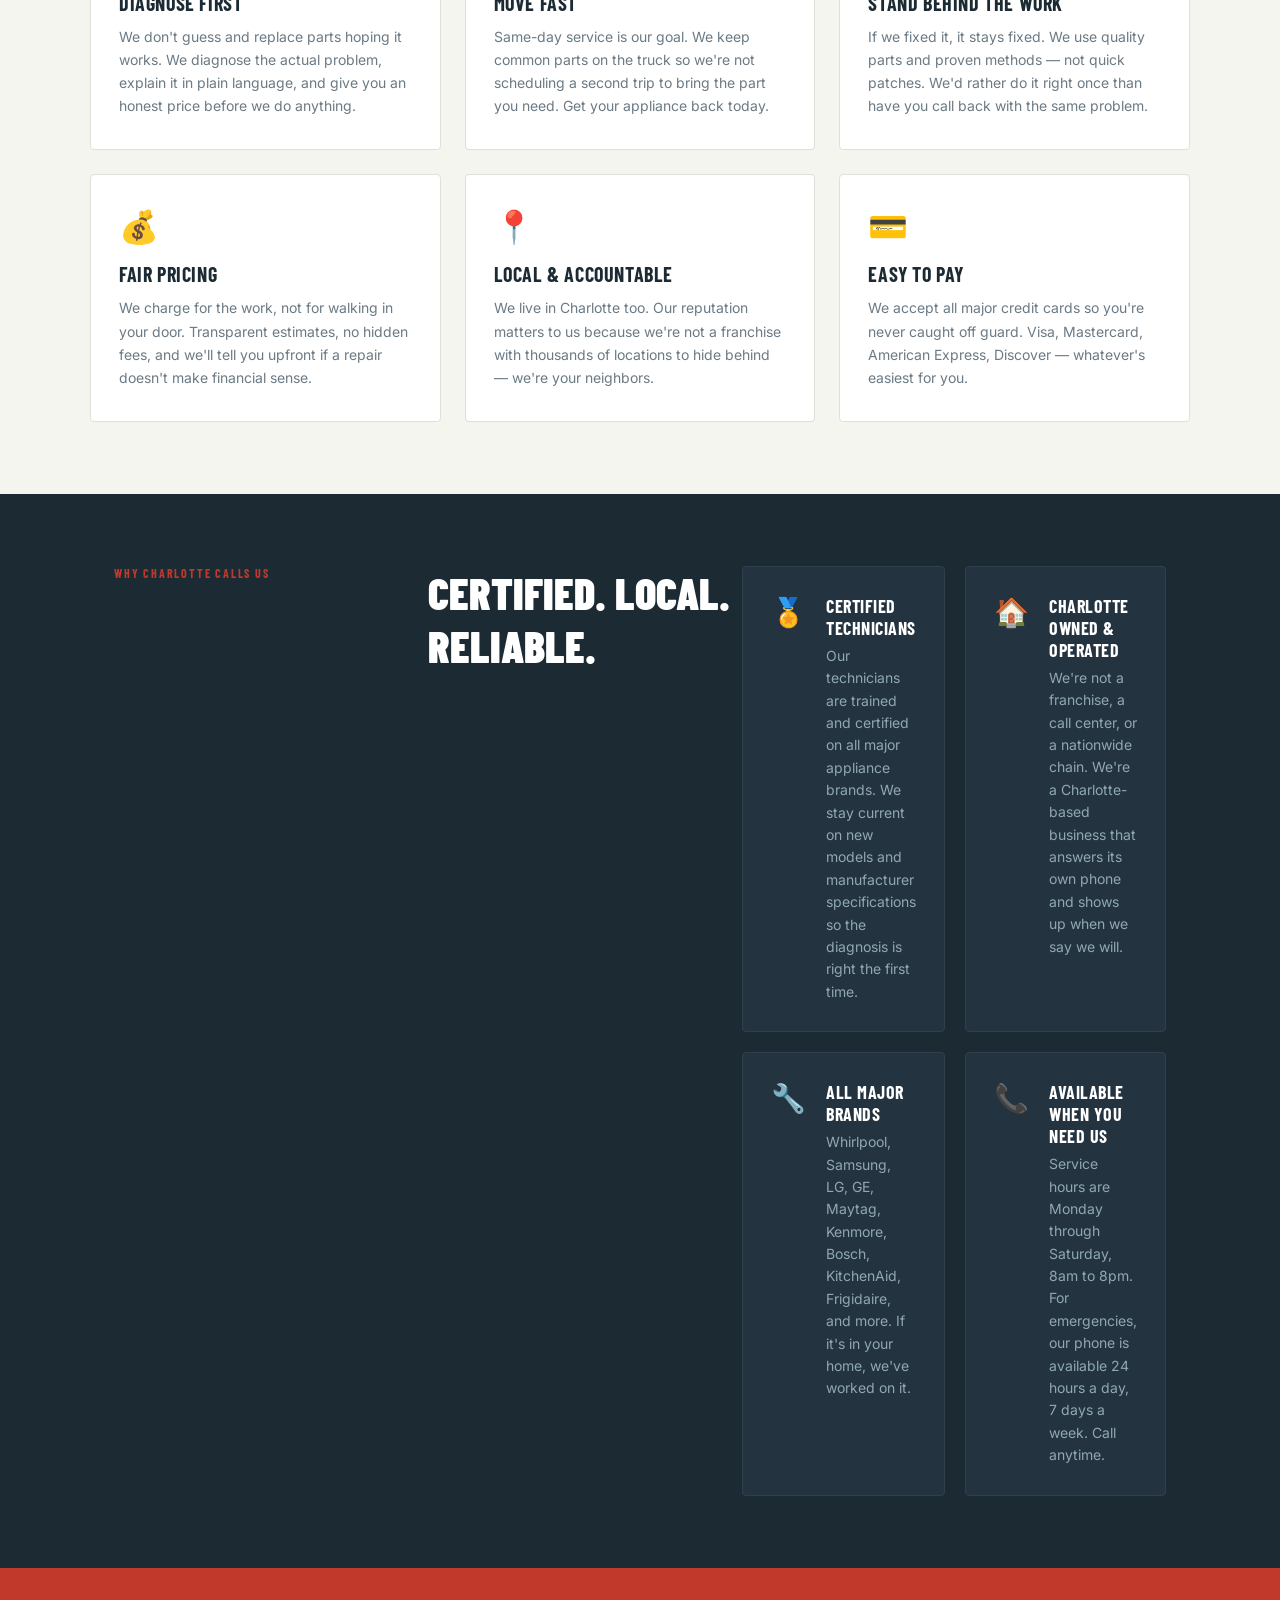
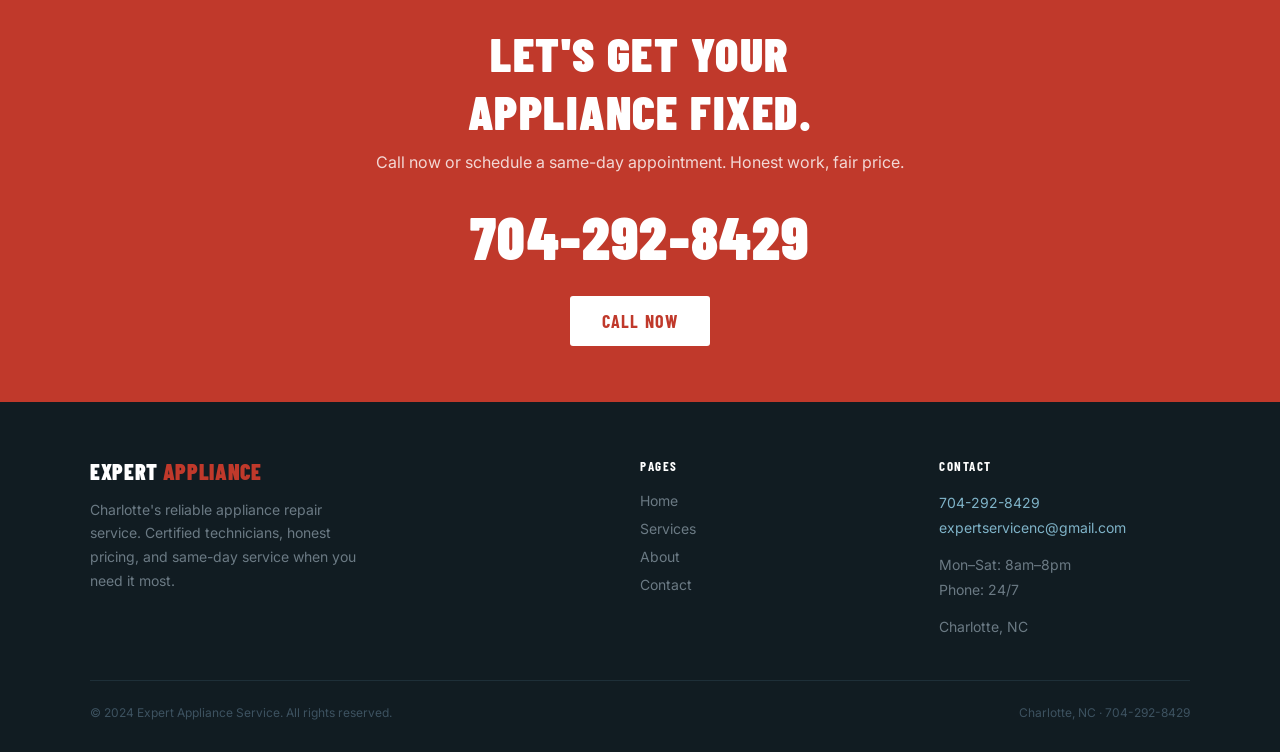
==== commit 6bce3ca3: "feat: add Unsplash photos to hero and about sections" ====
--- a/about.html
+++ b/about.html
@@ -59,6 +59,7 @@
           <a href="tel:7042928429" class="btn-primary">Call 704-292-8429</a>
         </div>
         <div class="about-stats">
+          <img src="https://source.unsplash.com/800x600/?appliance,repair,kitchen" alt="Appliance repair technician at work" style="width:100%; border-radius:4px; display:block; margin-bottom:20px; object-fit:cover;">
           <div class="stat-card">
             <div class="stat-num">7</div>
             <div class="stat-label">Appliance Types Serviced</div>
--- a/css/styles.css
+++ b/css/styles.css
@@ -393,7 +393,7 @@
   border-top-color: var(--red);
   box-shadow: 0 6px 20px rgba(0,0,0,0.09);
 }
-.service-card .card-icon { font-size: 32px; margin-bottom: 14px; }
+.service-card .card-icon { display: block; margin-bottom: 14px; }
 .service-card h3 {
   font-family: 'Barlow Condensed', sans-serif;
   font-weight: 700;
@@ -440,7 +440,7 @@
 }
 .service-block:last-child { border-bottom: none; }
 .service-block-left { position: sticky; top: 88px; }
-.service-block-icon { font-size: 48px; margin-bottom: 16px; }
+.service-block-icon { display: block; margin-bottom: 16px; }
 .service-block-left h2 {
   font-family: 'Barlow Condensed', sans-serif;
   font-weight: 900;
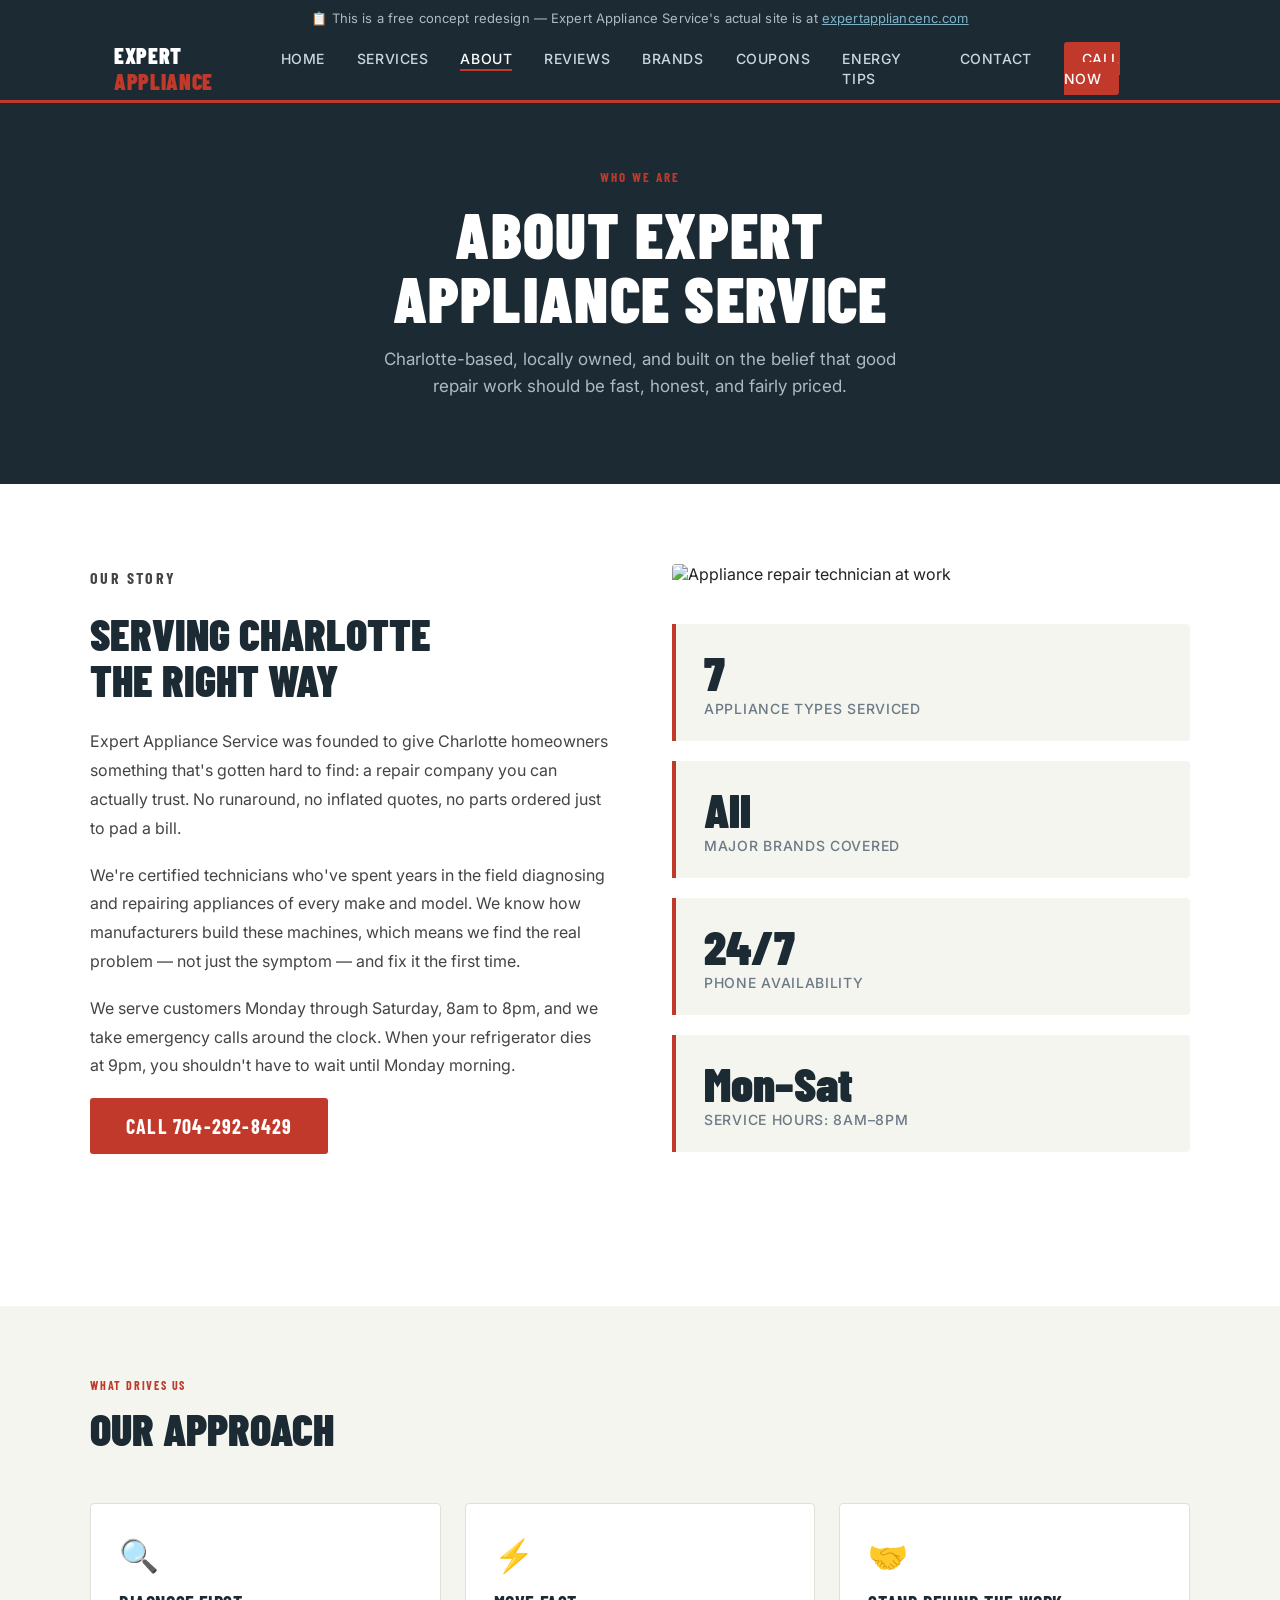
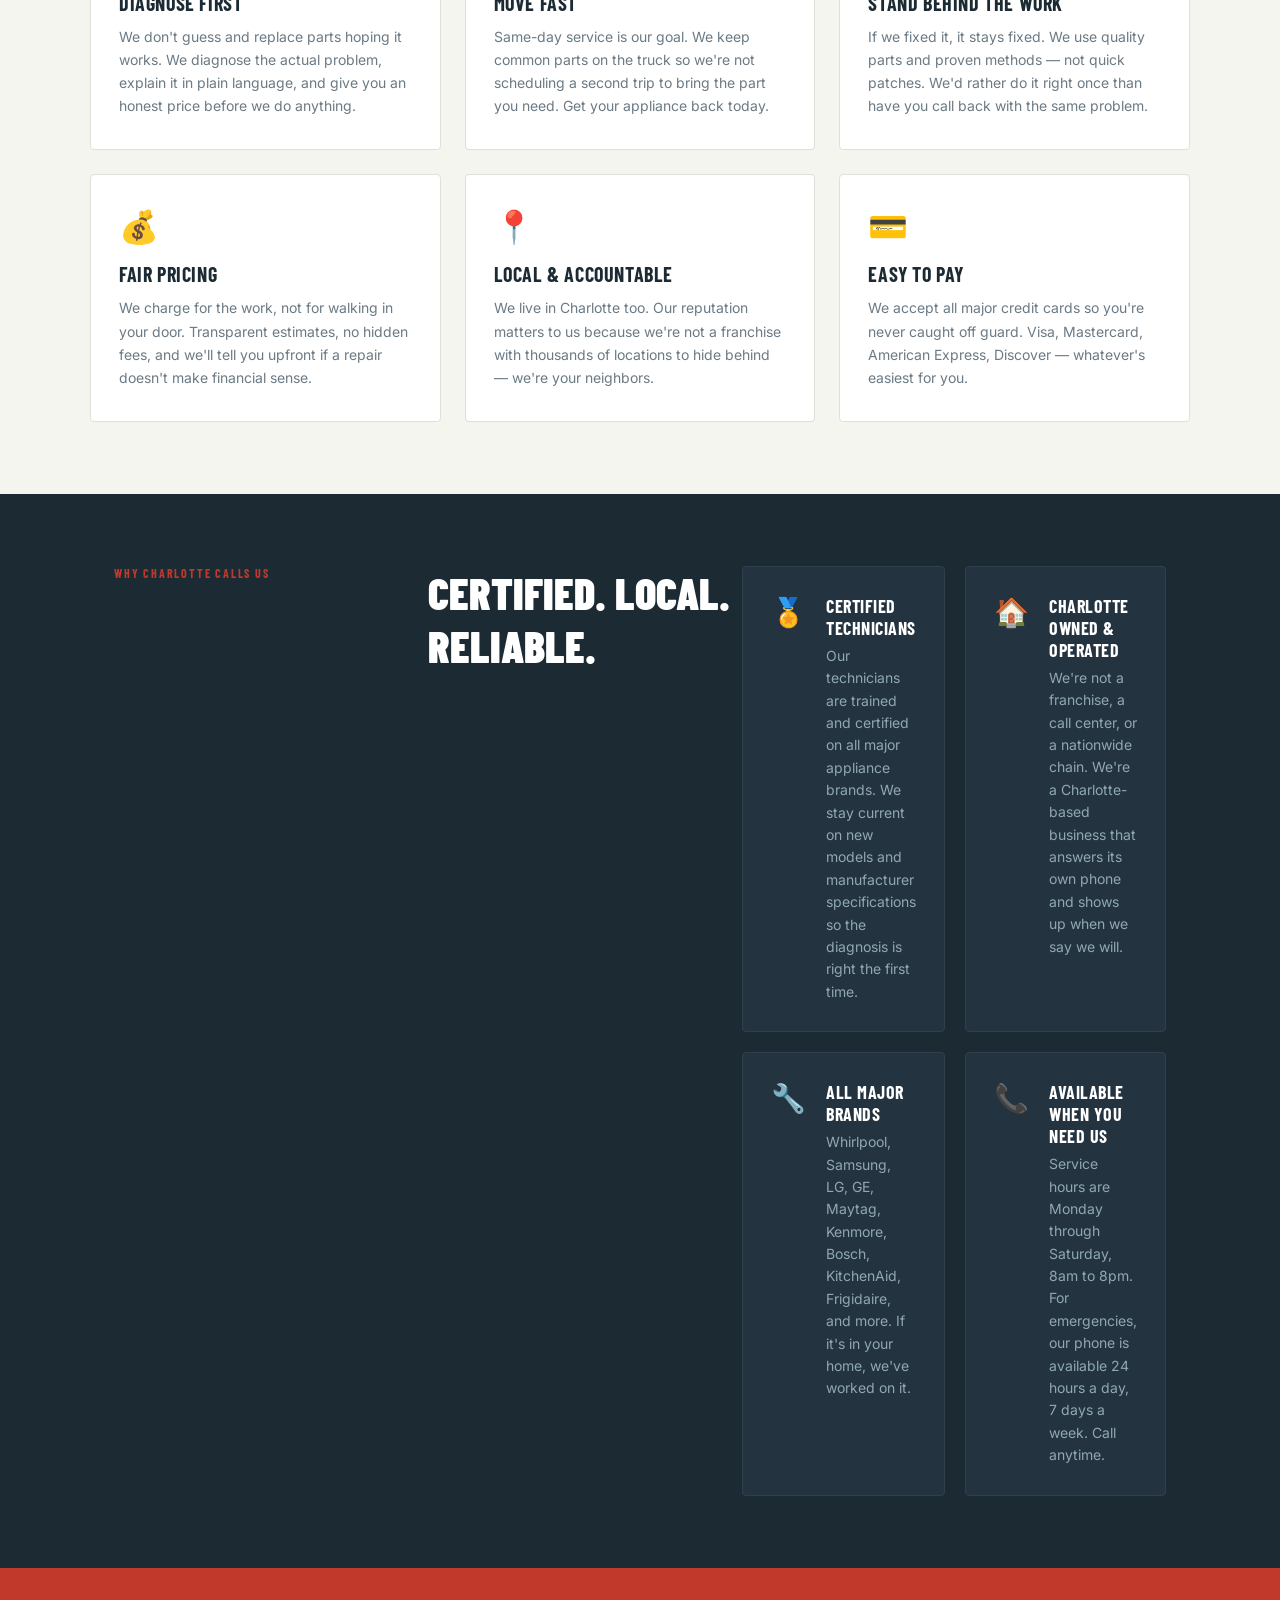
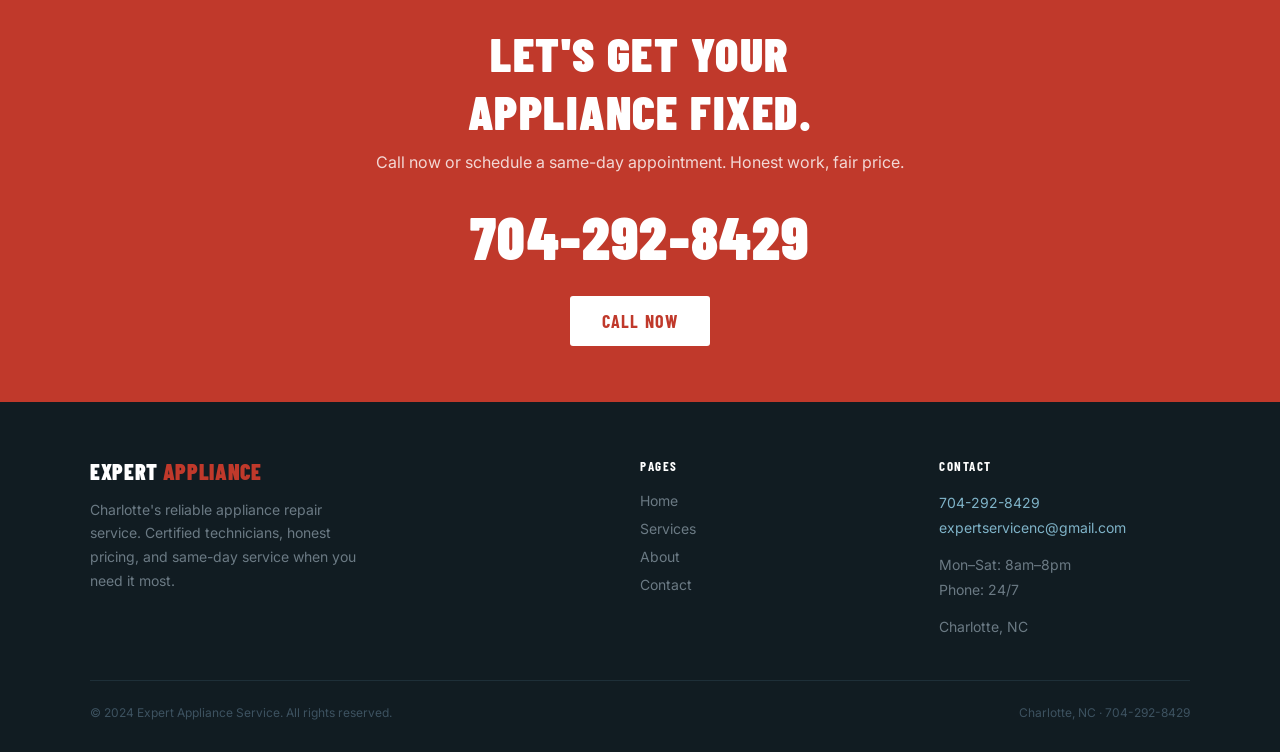
==== commit ef1425af: "feat: expand to full site — testimonials, brands, coupons, energy tips" ====
--- a/about.html
+++ b/about.html
@@ -23,6 +23,10 @@
         <li><a href="index.html">Home</a></li>
         <li><a href="services.html">Services</a></li>
         <li><a href="about.html" class="active">About</a></li>
+        <li><a href="testimonials.html">Reviews</a></li>
+        <li><a href="brands.html">Brands</a></li>
+        <li><a href="coupons.html">Coupons</a></li>
+        <li><a href="energy-tips.html">Energy Tips</a></li>
         <li><a href="contact.html">Contact</a></li>
         <li><a href="tel:7042928429" class="nav-cta">Call Now</a></li>
       </ul>
@@ -35,6 +39,10 @@
         <li><a href="index.html">Home</a></li>
         <li><a href="services.html">Services</a></li>
         <li><a href="about.html" class="active">About</a></li>
+        <li><a href="testimonials.html">Reviews</a></li>
+        <li><a href="brands.html">Brands</a></li>
+        <li><a href="coupons.html">Coupons</a></li>
+        <li><a href="energy-tips.html">Energy Tips</a></li>
         <li><a href="contact.html">Contact</a></li>
         <li><a href="tel:7042928429">📞 Call 704-292-8429</a></li>
       </ul>
@@ -59,7 +67,7 @@
           <a href="tel:7042928429" class="btn-primary">Call 704-292-8429</a>
         </div>
         <div class="about-stats">
-          <img src="https://source.unsplash.com/800x600/?appliance,repair,kitchen" alt="Appliance repair technician at work" style="width:100%; border-radius:4px; display:block; margin-bottom:20px; object-fit:cover;">
+          <img src="https://images.unsplash.com/photo-1581092918056-0c4c3acd3789?w=800&q=80" alt="Appliance repair technician at work" style="width:100%; border-radius:4px; display:block; margin-bottom:20px; object-fit:cover;">
           <div class="stat-card">
             <div class="stat-num">7</div>
             <div class="stat-label">Appliance Types Serviced</div>
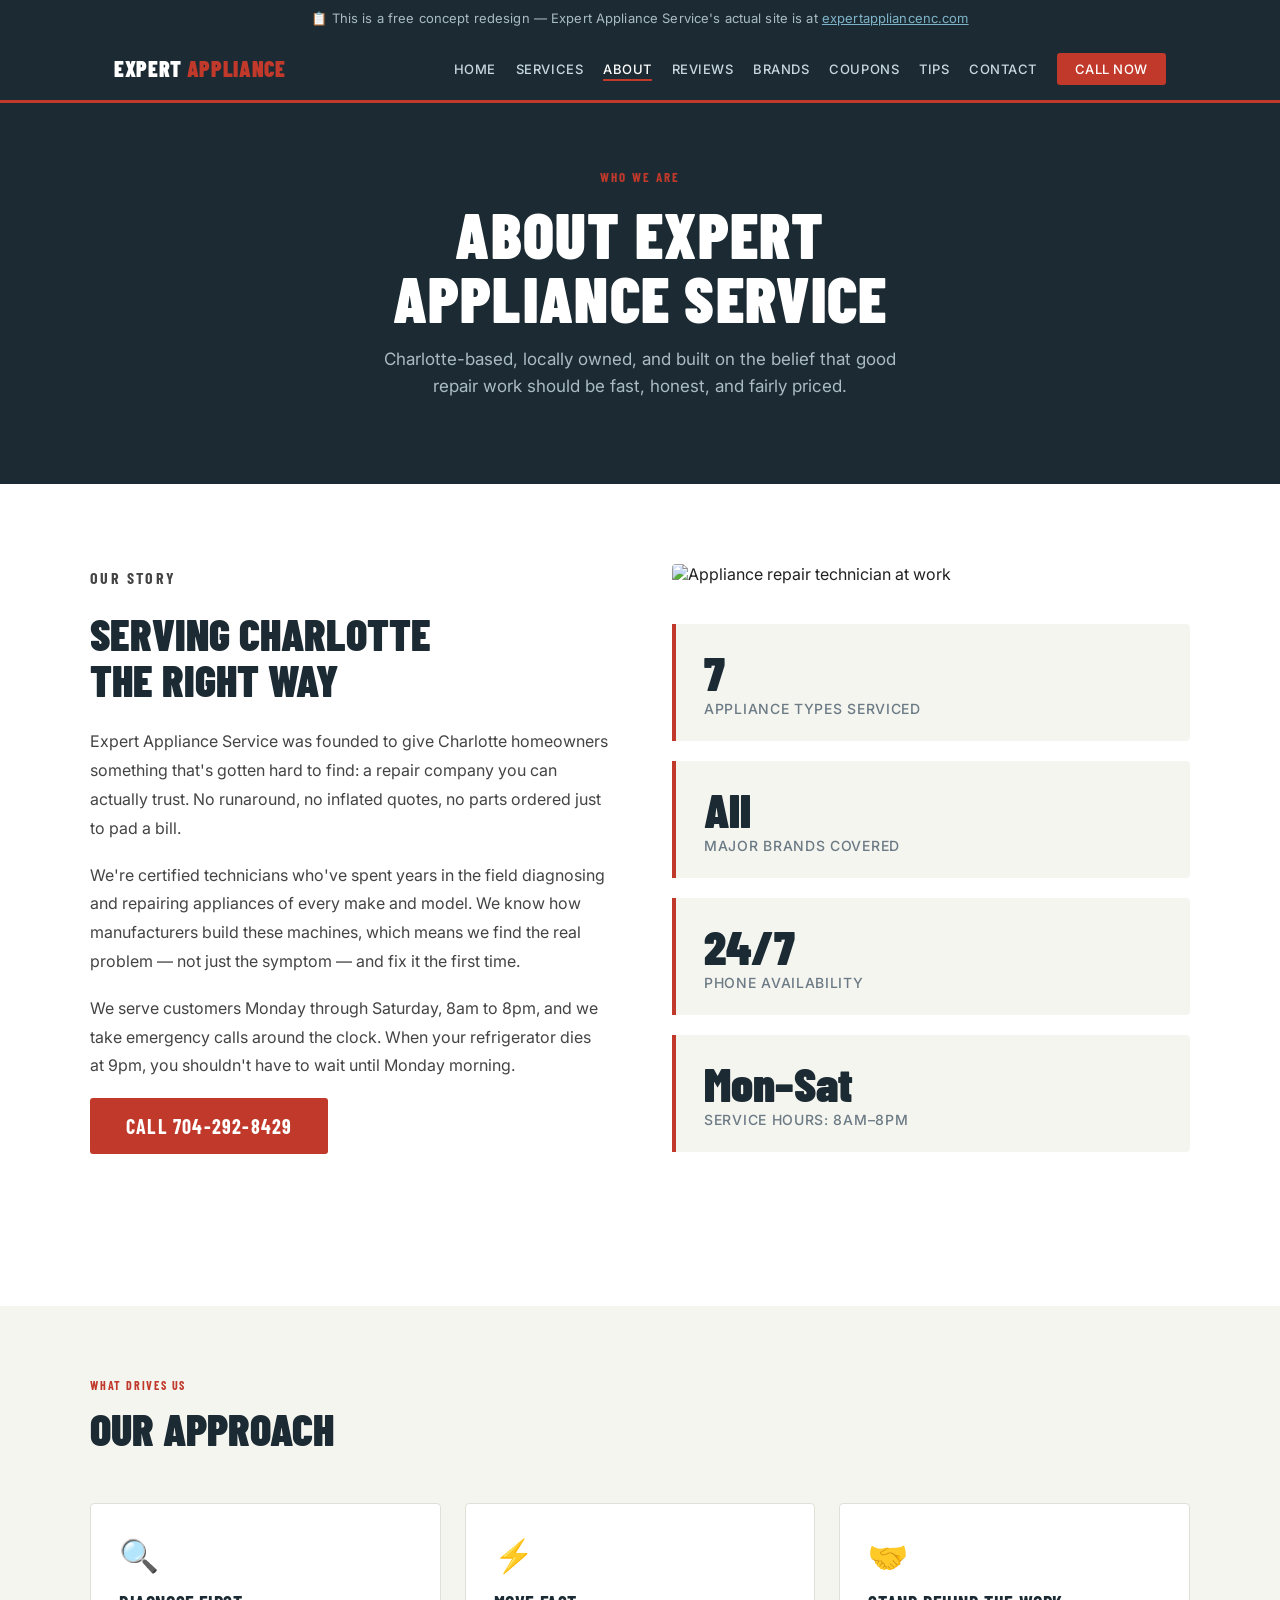
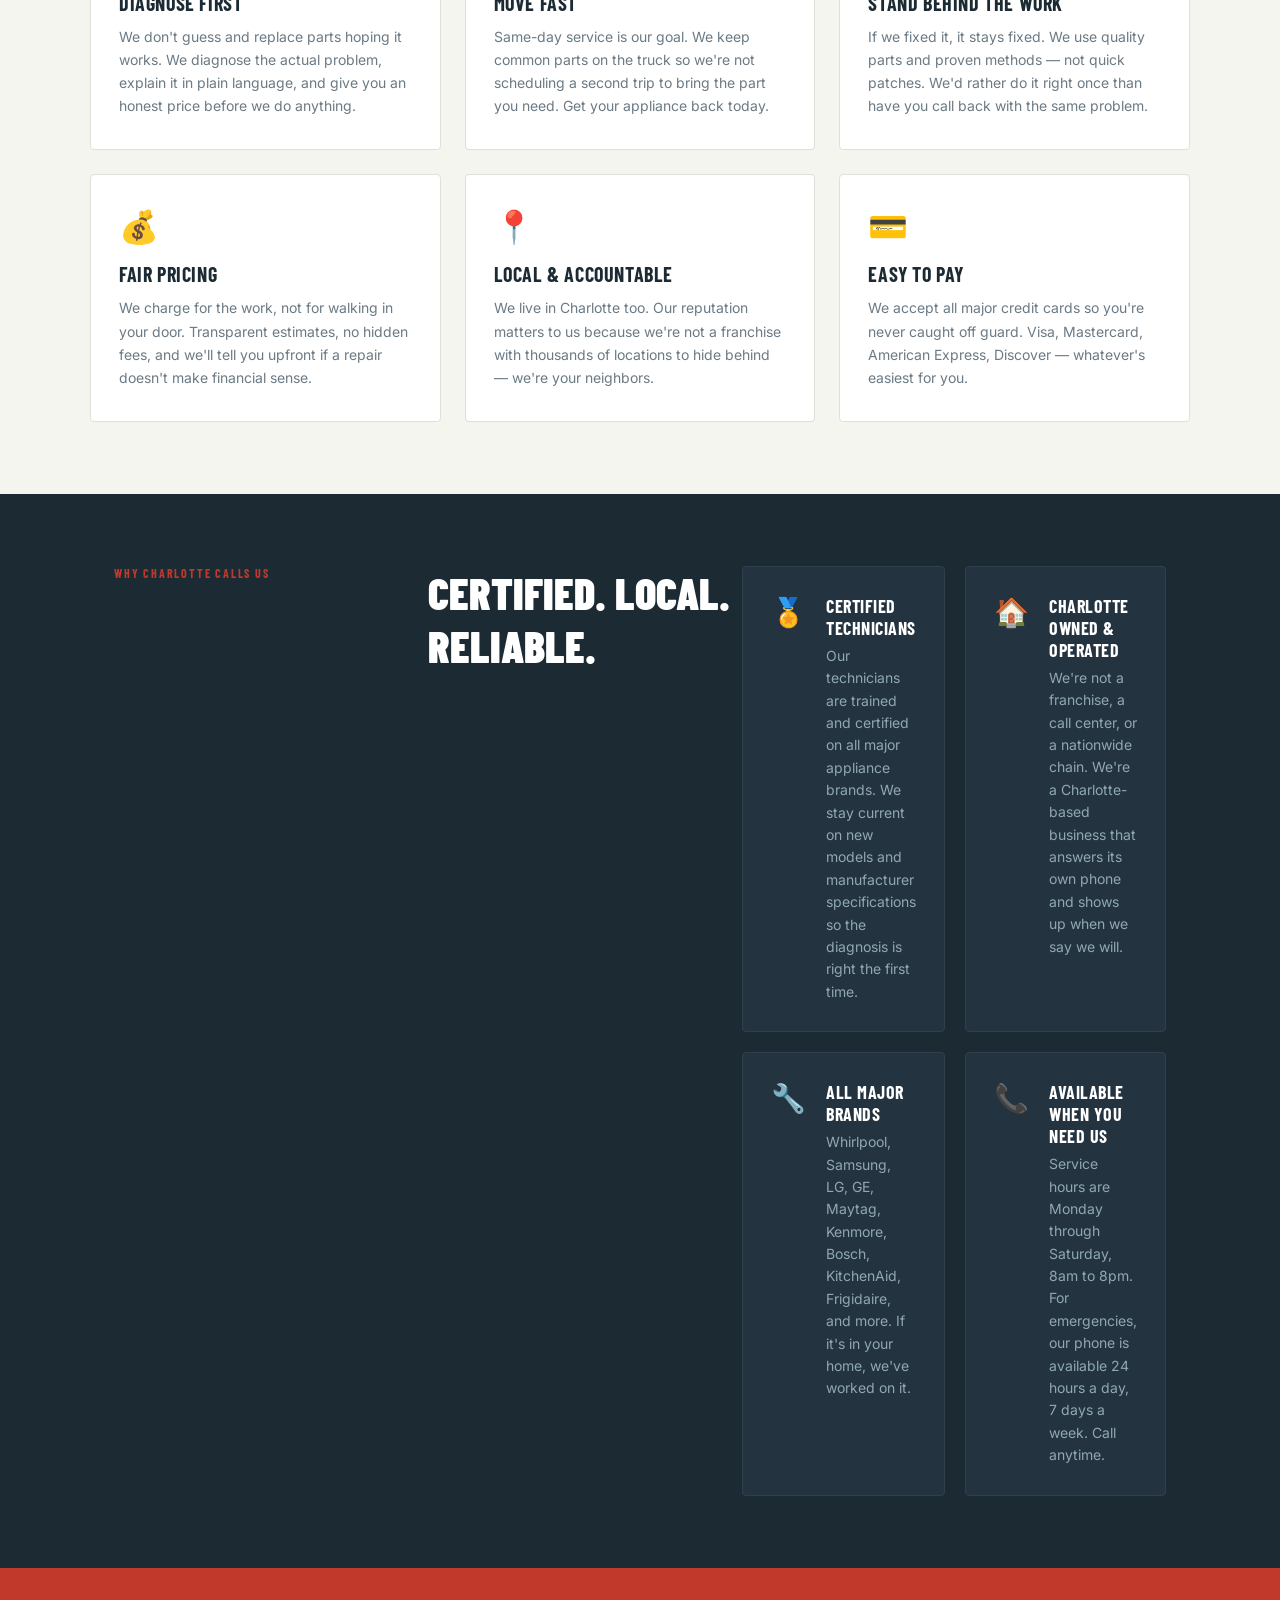
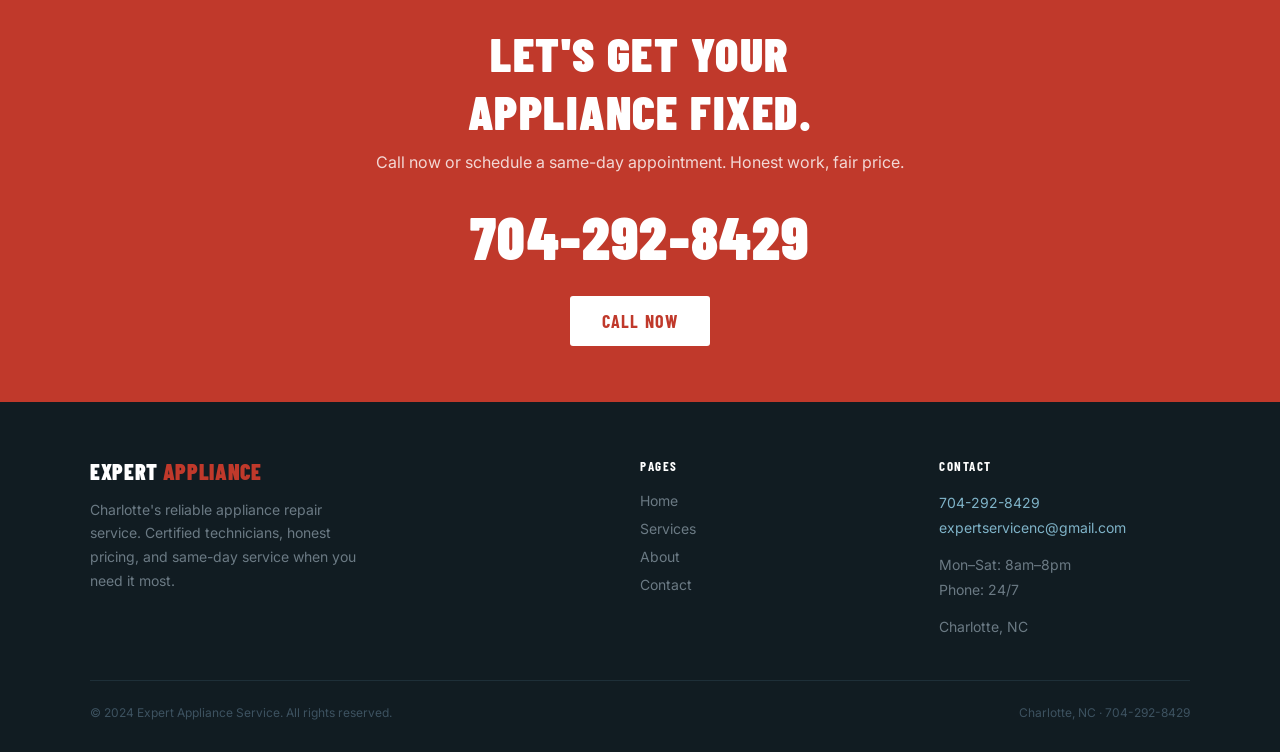
==== commit 0ca0ef84: "fix: tighten nav spacing, shorten Energy Tips to Tips across all pages" ====
--- a/about.html
+++ b/about.html
@@ -26,7 +26,7 @@
         <li><a href="testimonials.html">Reviews</a></li>
         <li><a href="brands.html">Brands</a></li>
         <li><a href="coupons.html">Coupons</a></li>
-        <li><a href="energy-tips.html">Energy Tips</a></li>
+        <li><a href="energy-tips.html">Tips</a></li>
         <li><a href="contact.html">Contact</a></li>
         <li><a href="tel:7042928429" class="nav-cta">Call Now</a></li>
       </ul>
--- a/css/styles.css
+++ b/css/styles.css
@@ -58,17 +58,18 @@
   text-transform: uppercase;
 }
 .nav-logo span { color: var(--red); }
-.nav-links { display: flex; gap: 32px; list-style: none; }
+.nav-links { display: flex; gap: 20px; list-style: none; }
 .nav-links a {
   color: #c8d8e0;
   text-decoration: none;
-  font-size: 14px;
+  font-size: 13px;
   font-weight: 500;
   letter-spacing: 0.04em;
   text-transform: uppercase;
   transition: color 0.15s;
   padding-bottom: 2px;
   border-bottom: 2px solid transparent;
+  white-space: nowrap;
 }
 .nav-links a:hover { color: #fff; }
 .nav-links a.active { color: #fff; border-bottom-color: var(--red); }
